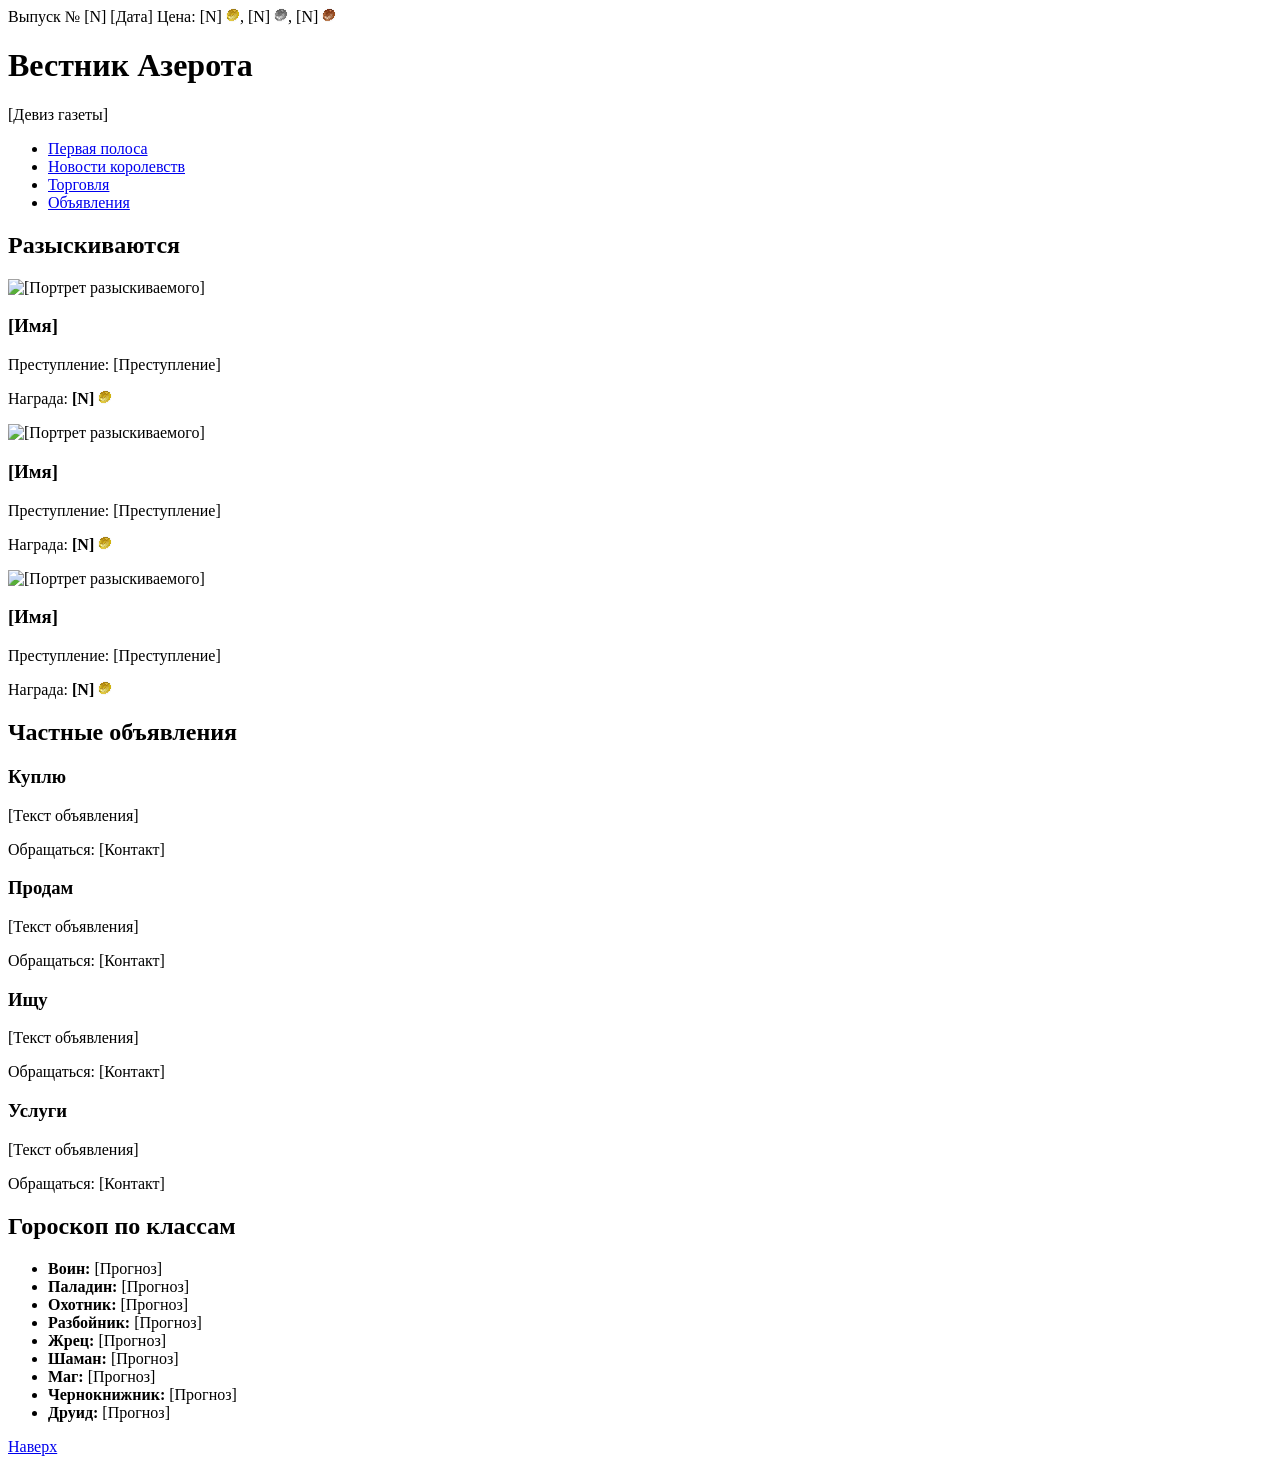
==== lab2/ads.html @ 26722584 "add ads.html" ====
<!DOCTYPE html>
<html lang="ru">
    <head>
        <meta charset="utf-8">
        <meta name="viewport" content="width=device-width, initial-scale=1">
        <title>Вестник Азерота - Объявления</title>
        <link rel="stylesheet" href="css/style.css">
    </head>
    <body>
        <header id="masthead">
            <div>
                <span>Выпуск № [N]</span>
                <span>[Дата]</span>
                <span>Цена: [N] <img src="img/Gold.webp" alt="золото">, [N] <img src="img/Silver.webp" alt="серебро">, [N] <img src="img/Copper.webp" alt="медяк"></span>
            </div>
            <h1>Вестник Азерота</h1>
            <p>[Девиз газеты]</p>
        </header>

        <nav>
            <ul>
                <li><a href="index.html">Первая полоса</a></li>
                <li><a href="news.html">Новости королевств</a></li>
                <li><a href="market.html">Торговля</a></li>
                <li><a href="ads.html" class="active">Объявления</a></li>
            </ul>
        </nav>

        <main>
            <section>
                <h2>Разыскиваются</h2>
                <article>
                    <img src="img/wanted-1.jpg" alt="[Портрет разыскиваемого]">
                    <h3>[Имя]</h3>
                    <p>Преступление: [Преступление]</p>
                    <p>Награда: <strong>[N] <img src="img/Gold.webp" alt="золото"></strong></p>
                </article>
                <article>
                    <img src="img/wanted-2.jpg" alt="[Портрет разыскиваемого]">
                    <h3>[Имя]</h3>
                    <p>Преступление: [Преступление]</p>
                    <p>Награда: <strong>[N] <img src="img/Gold.webp" alt="золото"></strong></p>
                </article>
                <article>
                    <img src="img/wanted-3.jpg" alt="[Портрет разыскиваемого]">
                    <h3>[Имя]</h3>
                    <p>Преступление: [Преступление]</p>
                    <p>Награда: <strong>[N] <img src="img/Gold.webp" alt="золото"></strong></p>
                </article>
            </section>

            <section>
                <h2>Частные объявления</h2>
                <article>
                    <h3>Куплю</h3>
                    <p>[Текст объявления]</p>
                    <p>Обращаться: <span>[Контакт]</span></p>
                </article>
                <article>
                    <h3>Продам</h3>
                    <p>[Текст объявления]</p>
                    <p>Обращаться: <span>[Контакт]</span></p>
                </article>
                <article>
                    <h3>Ищу</h3>
                    <p>[Текст объявления]</p>
                    <p>Обращаться: <span>[Контакт]</span></p>
                </article>
                <article>
                    <h3>Услуги</h3>
                    <p>[Текст объявления]</p>
                    <p>Обращаться: <span>[Контакт]</span></p>
                </article>
            </section>

            <section>
                <h2>Гороскоп по классам</h2>
                <ul>
                    <li><strong>Воин:</strong> [Прогноз]</li>
                    <li><strong>Паладин:</strong> [Прогноз]</li>
                    <li><strong>Охотник:</strong> [Прогноз]</li>
                    <li><strong>Разбойник:</strong> [Прогноз]</li>
                    <li><strong>Жрец:</strong> [Прогноз]</li>
                    <li><strong>Шаман:</strong> [Прогноз]</li>
                    <li><strong>Маг:</strong> [Прогноз]</li>
                    <li><strong>Чернокнижник:</strong> [Прогноз]</li>
                    <li><strong>Друид:</strong> [Прогноз]</li>
                </ul>
            </section>

            <a href="#masthead">Наверх</a>
        </main>
    </body>
</html>
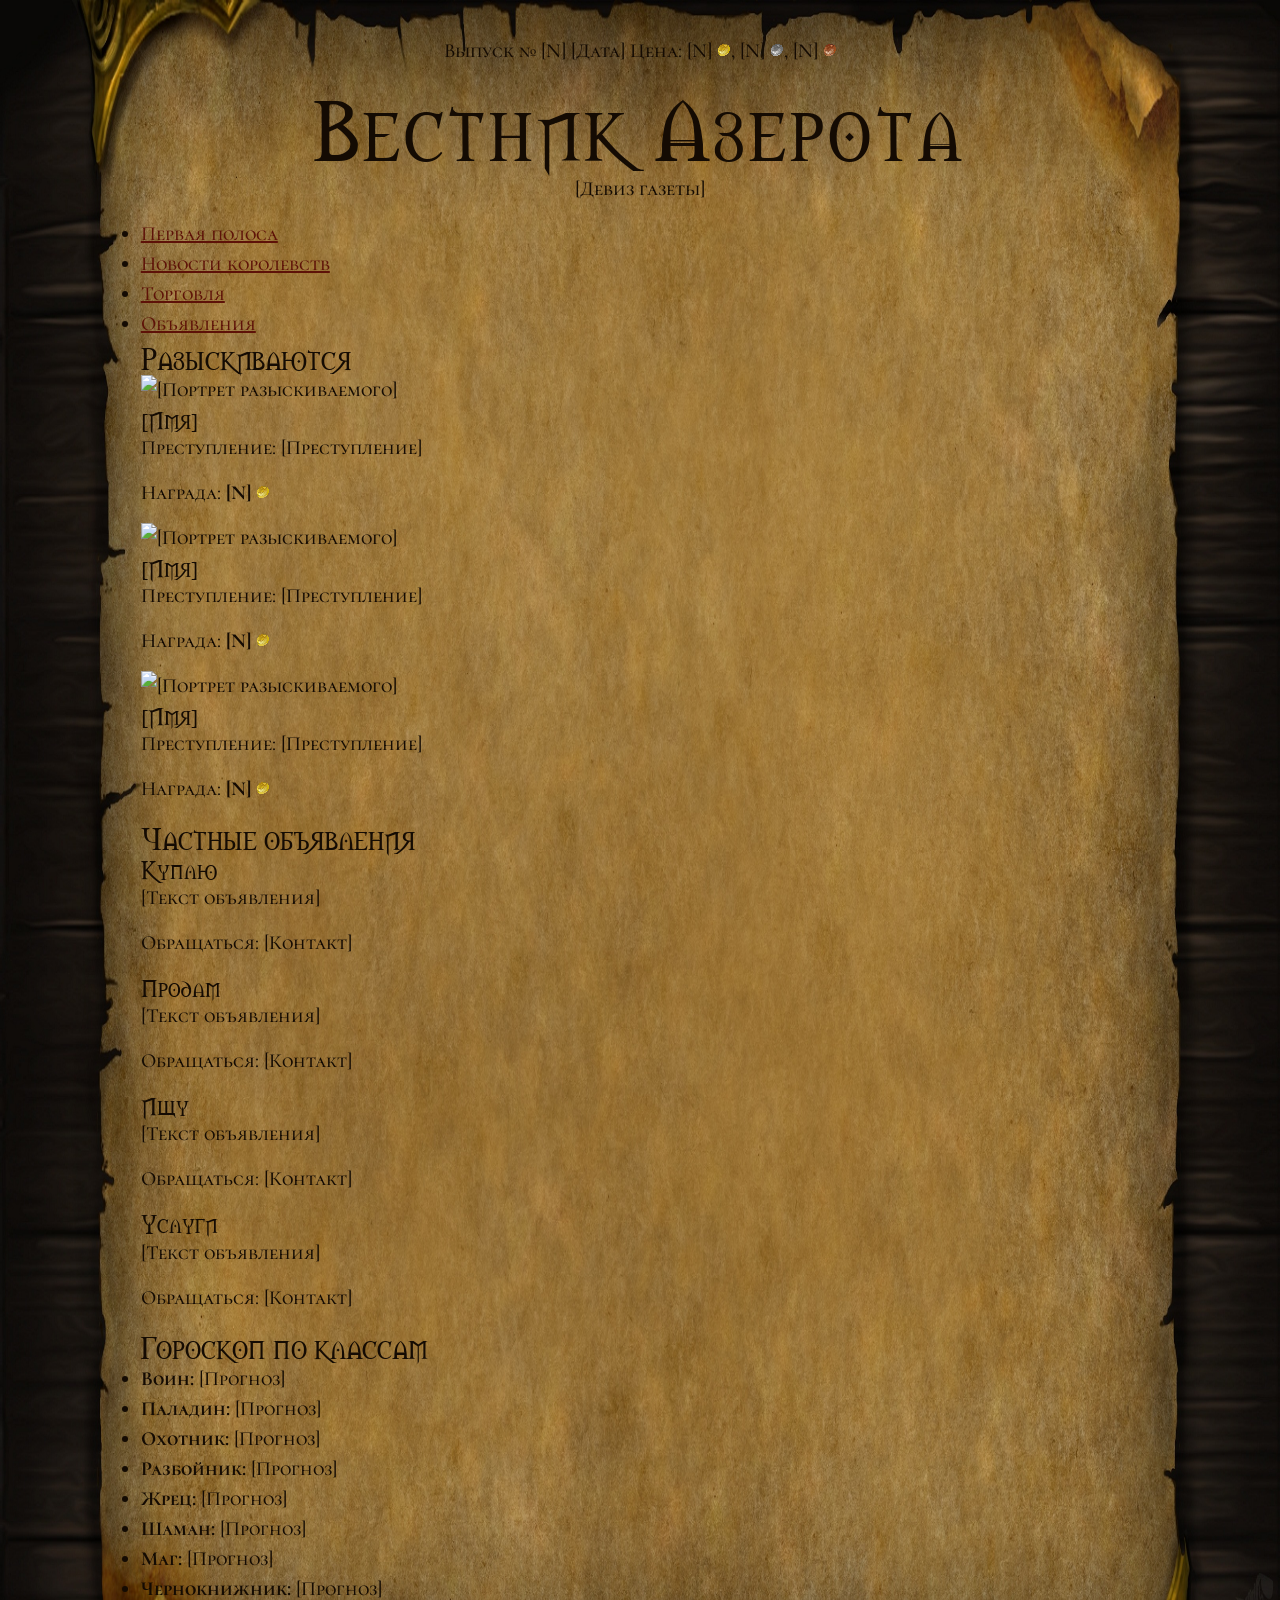
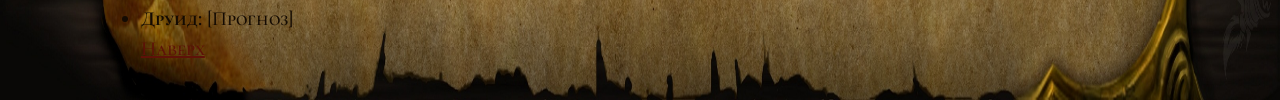
==== commit 46c6945d: "rename style.css on global.css" ====
--- a/lab2/ads.html
+++ b/lab2/ads.html
@@ -4,7 +4,7 @@
         <meta charset="utf-8">
         <meta name="viewport" content="width=device-width, initial-scale=1">
         <title>Вестник Азерота - Объявления</title>
-        <link rel="stylesheet" href="css/style.css">
+        <link rel="stylesheet" href="css/global.css">
     </head>
     <body>
         <header id="masthead">
--- a/lab2/css/global.css
+++ b/lab2/css/global.css
@@ -0,0 +1,133 @@
+@import url('fonts.css');
+@import url('index.css');
+
+:root {
+    /* Бумага и рамка */
+    --paper: #c8a96e;
+    --frame: #1e1914;
+
+    /* Текст */
+    --ink: #140b03;
+    --ink-light: #3d2a14;
+
+    /* Акценты */
+    --accent: #5e1208;
+    --gold: #6e5208;
+
+    /* Изменение цен */
+    --price-up: #1d4d1d;
+    --price-down: #6e0f0f;
+    --price-same: #3d3020;
+
+    /* Шрифты */
+    --font-title: 'Morpheus', serif;
+    --font-text: 'Cormorant SC', serif;
+}
+
+*, *::before, *::after {
+    box-sizing: border-box;
+    margin: 0;
+    padding: 0;
+}
+
+body {
+    min-height: 100vh;
+    padding: 4vh 11vw;
+
+    background-color: var(--frame);
+    background-image: url('../img/background.jpg');
+    background-size: 100% 100%;
+    background-attachment: scroll;
+
+    color: var(--ink);
+    font-family: var(--font-text);
+    font-weight: 500;
+    font-size: 20px;
+    line-height: 1.5;
+}
+
+h1, h2, h3 {
+    font-family: var(--font-title);
+    font-weight: normal;
+    line-height: 1.2;
+}
+
+p {
+    margin-bottom: 0.75em;
+}
+
+img {
+    max-width: 100%;
+}
+
+a {
+    color: var(--accent);
+}
+
+/* Шапка сайта */
+#masthead {
+    text-align: center;
+}
+
+.issue-line {
+    display: flex;
+    justify-content: space-between;
+    align-items: center;
+    flex-wrap: wrap;
+    gap: 0.5em;
+    padding: 0.2em 0.5em;
+    border-top: 3px double var(--ink);
+    border-bottom: 3px double var(--ink);
+    font-size: 0.9em;
+}
+
+.coin {
+    height: 1em;
+    width: auto;
+    vertical-align: -0.1em;
+}
+
+#masthead h1 {
+    margin-top: 0.15em;
+    font-size: 4em;
+    letter-spacing: 0.05em;
+}
+
+.motto {
+    margin-bottom: 0;
+    padding-bottom: 0.3em;
+    border-bottom: 3px double var(--ink);
+    color: var(--ink-light);
+}
+
+
+/* Навигация */
+
+.main-nav ul {
+    display: flex;
+    justify-content: center;
+    flex-wrap: wrap;
+    gap: 0.5em 2em;
+    padding: 0.4em 0;
+    border-bottom: 1px solid var(--ink);
+    list-style: none;
+}
+
+.main-nav a {
+    color: var(--ink);
+    font-weight: bold;
+    text-decoration: none;
+}
+
+.main-nav a:hover {
+    color: var(--accent);
+}
+
+.main-nav a.active {
+    color: var(--accent);
+    text-decoration: underline;
+}
+
+
+
+
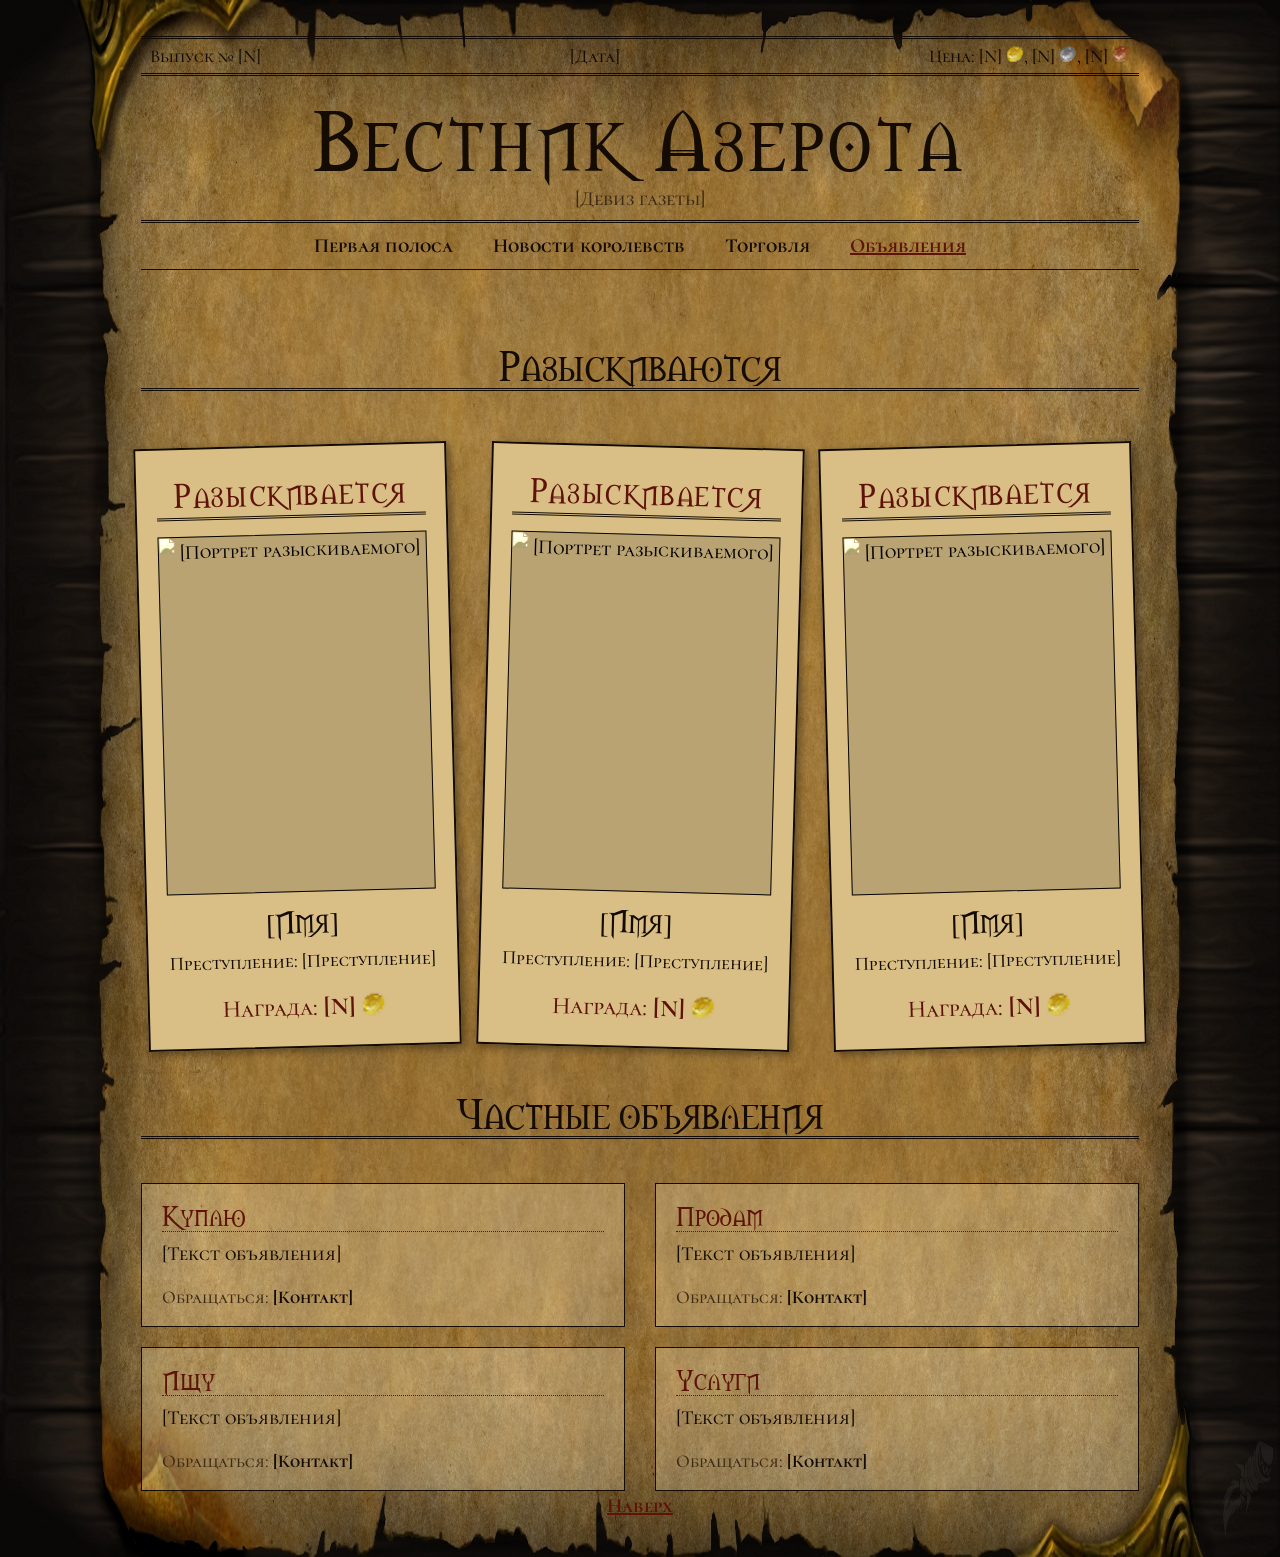
==== commit 492203a9: "add styles into ads.html" ====
--- a/lab2/ads.html
+++ b/lab2/ads.html
@@ -8,16 +8,16 @@
     </head>
     <body>
         <header id="masthead">
-            <div>
+            <div class="issue-line">
                 <span>Выпуск № [N]</span>
                 <span>[Дата]</span>
-                <span>Цена: [N] <img src="img/Gold.webp" alt="золото">, [N] <img src="img/Silver.webp" alt="серебро">, [N] <img src="img/Copper.webp" alt="медяк"></span>
+                <span>Цена: [N] <img src="img/Gold.webp" alt="золото" class="coin">, [N] <img src="img/Silver.webp" alt="серебро" class="coin">, [N] <img src="img/Copper.webp" alt="медяк" class="coin"></span>
             </div>
             <h1>Вестник Азерота</h1>
-            <p>[Девиз газеты]</p>
+            <p class="motto">[Девиз газеты]</p>
         </header>
 
-        <nav>
+        <nav class="main-nav">
             <ul>
                 <li><a href="index.html">Первая полоса</a></li>
                 <li><a href="news.html">Новости королевств</a></li>
@@ -26,69 +26,54 @@
             </ul>
         </nav>
 
-        <main>
-            <section>
-                <h2>Разыскиваются</h2>
-                <article>
-                    <img src="img/wanted-1.jpg" alt="[Портрет разыскиваемого]">
+        <main class="ads-page">
+            <section class="wanted">
+                <h2 class="section-title">Разыскиваются</h2>
+                <article class="wanted-poster">
+                    <img src="img/wanted-1.jpg" alt="[Портрет разыскиваемого]" class="wanted-portrait">
                     <h3>[Имя]</h3>
-                    <p>Преступление: [Преступление]</p>
-                    <p>Награда: <strong>[N] <img src="img/Gold.webp" alt="золото"></strong></p>
+                    <p class="crime">Преступление: [Преступление]</p>
+                    <p class="reward">Награда: <strong>[N] <img src="img/Gold.webp" alt="золото" class="coin"></strong></p>
                 </article>
-                <article>
-                    <img src="img/wanted-2.jpg" alt="[Портрет разыскиваемого]">
+                <article class="wanted-poster">
+                    <img src="img/wanted-2.jpg" alt="[Портрет разыскиваемого]" class="wanted-portrait">
                     <h3>[Имя]</h3>
-                    <p>Преступление: [Преступление]</p>
-                    <p>Награда: <strong>[N] <img src="img/Gold.webp" alt="золото"></strong></p>
+                    <p class="crime">Преступление: [Преступление]</p>
+                    <p class="reward">Награда: <strong>[N] <img src="img/Gold.webp" alt="золото" class="coin"></strong></p>
                 </article>
-                <article>
-                    <img src="img/wanted-3.jpg" alt="[Портрет разыскиваемого]">
+                <article class="wanted-poster">
+                    <img src="img/wanted-3.jpg" alt="[Портрет разыскиваемого]" class="wanted-portrait">
                     <h3>[Имя]</h3>
-                    <p>Преступление: [Преступление]</p>
-                    <p>Награда: <strong>[N] <img src="img/Gold.webp" alt="золото"></strong></p>
+                    <p class="crime">Преступление: [Преступление]</p>
+                    <p class="reward">Награда: <strong>[N] <img src="img/Gold.webp" alt="золото" class="coin"></strong></p>
                 </article>
             </section>
 
-            <section>
-                <h2>Частные объявления</h2>
-                <article>
+            <section class="classifieds">
+                <h2 class="section-title">Частные объявления</h2>
+                <article class="ad-card">
                     <h3>Куплю</h3>
                     <p>[Текст объявления]</p>
-                    <p>Обращаться: <span>[Контакт]</span></p>
+                    <p class="contact">Обращаться: <span>[Контакт]</span></p>
                 </article>
-                <article>
+                <article class="ad-card">
                     <h3>Продам</h3>
                     <p>[Текст объявления]</p>
-                    <p>Обращаться: <span>[Контакт]</span></p>
+                    <p class="contact">Обращаться: <span>[Контакт]</span></p>
                 </article>
-                <article>
+                <article class="ad-card">
                     <h3>Ищу</h3>
                     <p>[Текст объявления]</p>
-                    <p>Обращаться: <span>[Контакт]</span></p>
+                    <p class="contact">Обращаться: <span>[Контакт]</span></p>
                 </article>
-                <article>
+                <article class="ad-card">
                     <h3>Услуги</h3>
                     <p>[Текст объявления]</p>
-                    <p>Обращаться: <span>[Контакт]</span></p>
+                    <p class="contact">Обращаться: <span>[Контакт]</span></p>
                 </article>
             </section>
 
-            <section>
-                <h2>Гороскоп по классам</h2>
-                <ul>
-                    <li><strong>Воин:</strong> [Прогноз]</li>
-                    <li><strong>Паладин:</strong> [Прогноз]</li>
-                    <li><strong>Охотник:</strong> [Прогноз]</li>
-                    <li><strong>Разбойник:</strong> [Прогноз]</li>
-                    <li><strong>Жрец:</strong> [Прогноз]</li>
-                    <li><strong>Шаман:</strong> [Прогноз]</li>
-                    <li><strong>Маг:</strong> [Прогноз]</li>
-                    <li><strong>Чернокнижник:</strong> [Прогноз]</li>
-                    <li><strong>Друид:</strong> [Прогноз]</li>
-                </ul>
-            </section>
-
-            <a href="#masthead">Наверх</a>
+            <a href="#masthead" class="to-top">Наверх</a>
         </main>
     </body>
 </html>
--- a/lab2/css/global.css
+++ b/lab2/css/global.css
@@ -1,5 +1,8 @@
 @import url('fonts.css');
 @import url('index.css');
+@import url('news.css');
+@import url('market.css');
+@import url('ads.css');
 
 :root {
     /* Бумага и рамка */
@@ -53,7 +56,7 @@
 }
 
 p {
-    margin-bottom: 0.75em;
+    margin-bottom: 0.75em; /* parent*0.75 */
 }
 
 img {
@@ -64,7 +67,7 @@
     color: var(--accent);
 }
 
-/* Шапка сайта */
+/* Шапка */
 #masthead {
     text-align: center;
 }
@@ -93,7 +96,8 @@
     letter-spacing: 0.05em;
 }
 
-.motto {
+/* девиз */
+.motto { 
     margin-bottom: 0;
     padding-bottom: 0.3em;
     border-bottom: 3px double var(--ink);
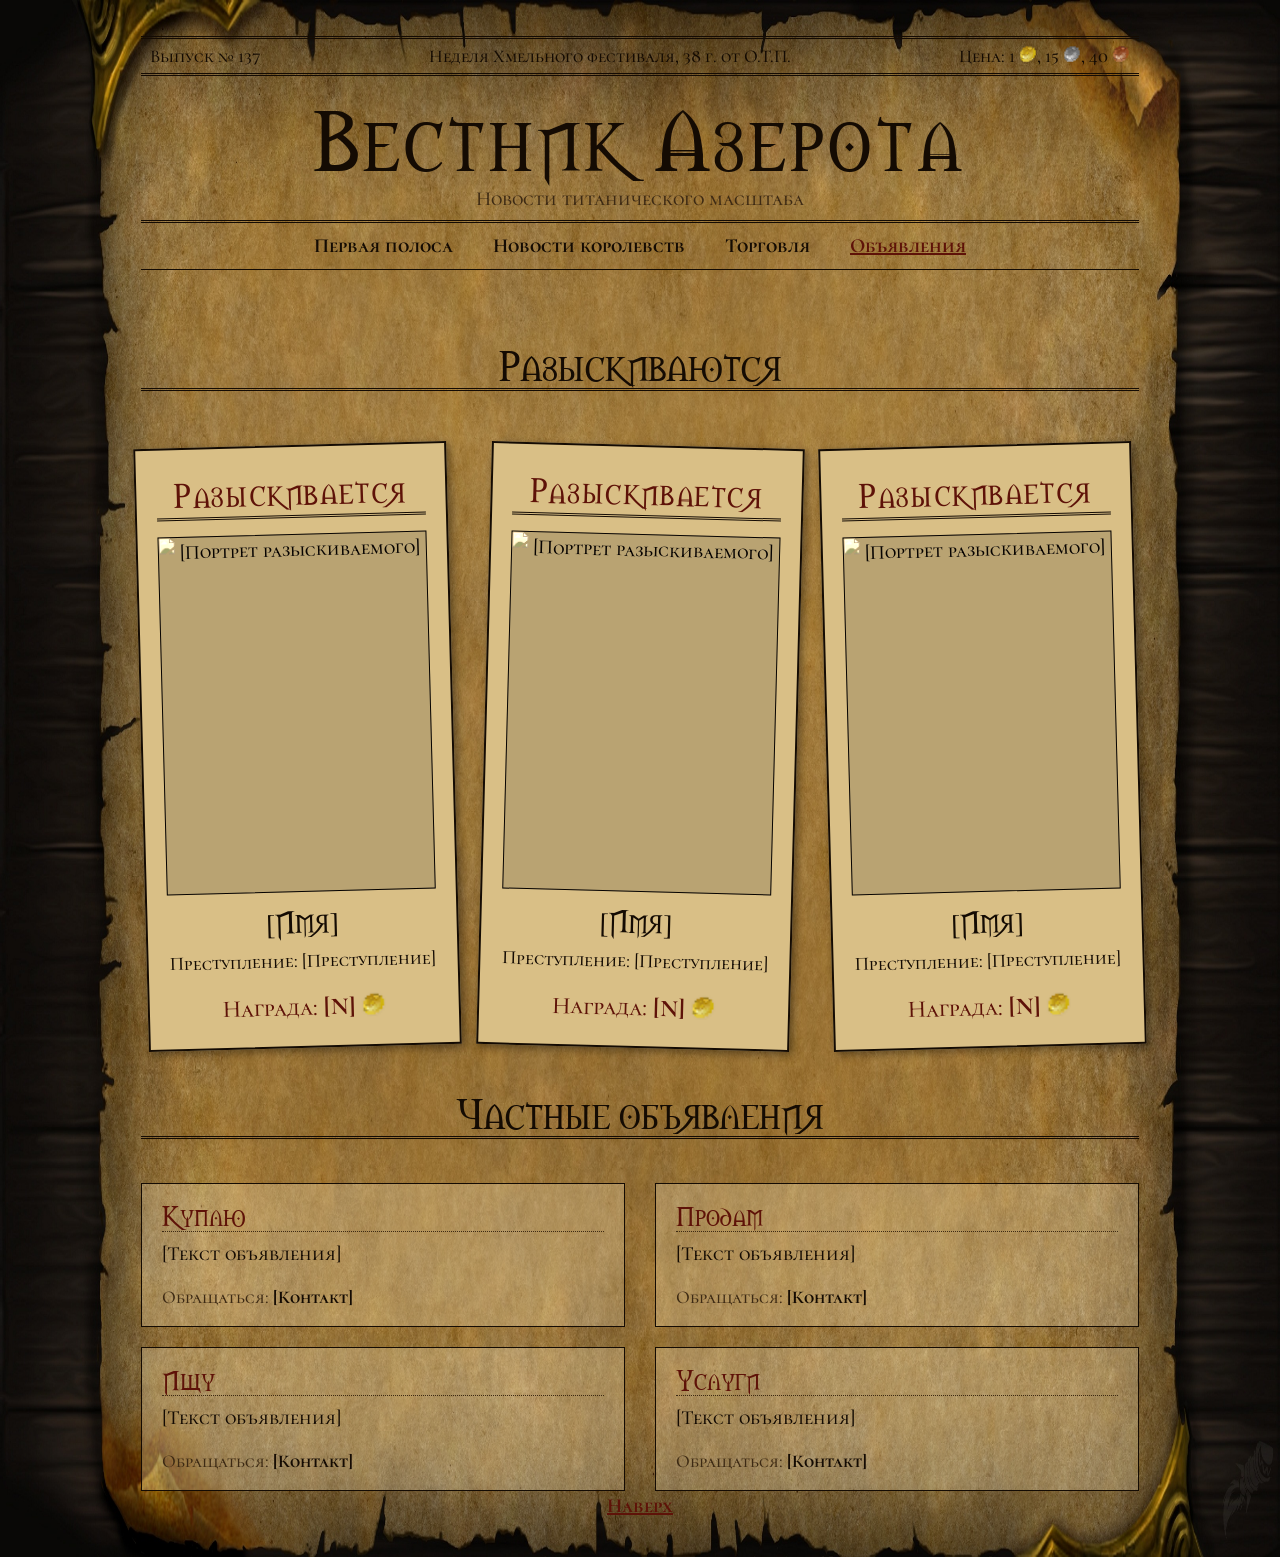
==== commit a0208542: "update head" ====
--- a/lab2/ads.html
+++ b/lab2/ads.html
@@ -9,12 +9,12 @@
     <body>
         <header id="masthead">
             <div class="issue-line">
-                <span>Выпуск № [N]</span>
-                <span>[Дата]</span>
-                <span>Цена: [N] <img src="img/Gold.webp" alt="золото" class="coin">, [N] <img src="img/Silver.webp" alt="серебро" class="coin">, [N] <img src="img/Copper.webp" alt="медяк" class="coin"></span>
+                <span>Выпуск № 137</span>
+                <span>Неделя Хмельного фестиваля, 38 г. от О.Т.П.</span>
+                <span>Цена: 1 <img src="img/Gold.webp" alt="золото" class="coin">, 15 <img src="img/Silver.webp" alt="серебро" class="coin">, 40 <img src="img/Copper.webp" alt="медяк" class="coin"></span>
             </div>
             <h1>Вестник Азерота</h1>
-            <p class="motto">[Девиз газеты]</p>
+            <p class="motto">Новости титанического масштаба</p>
         </header>
 
         <nav class="main-nav">
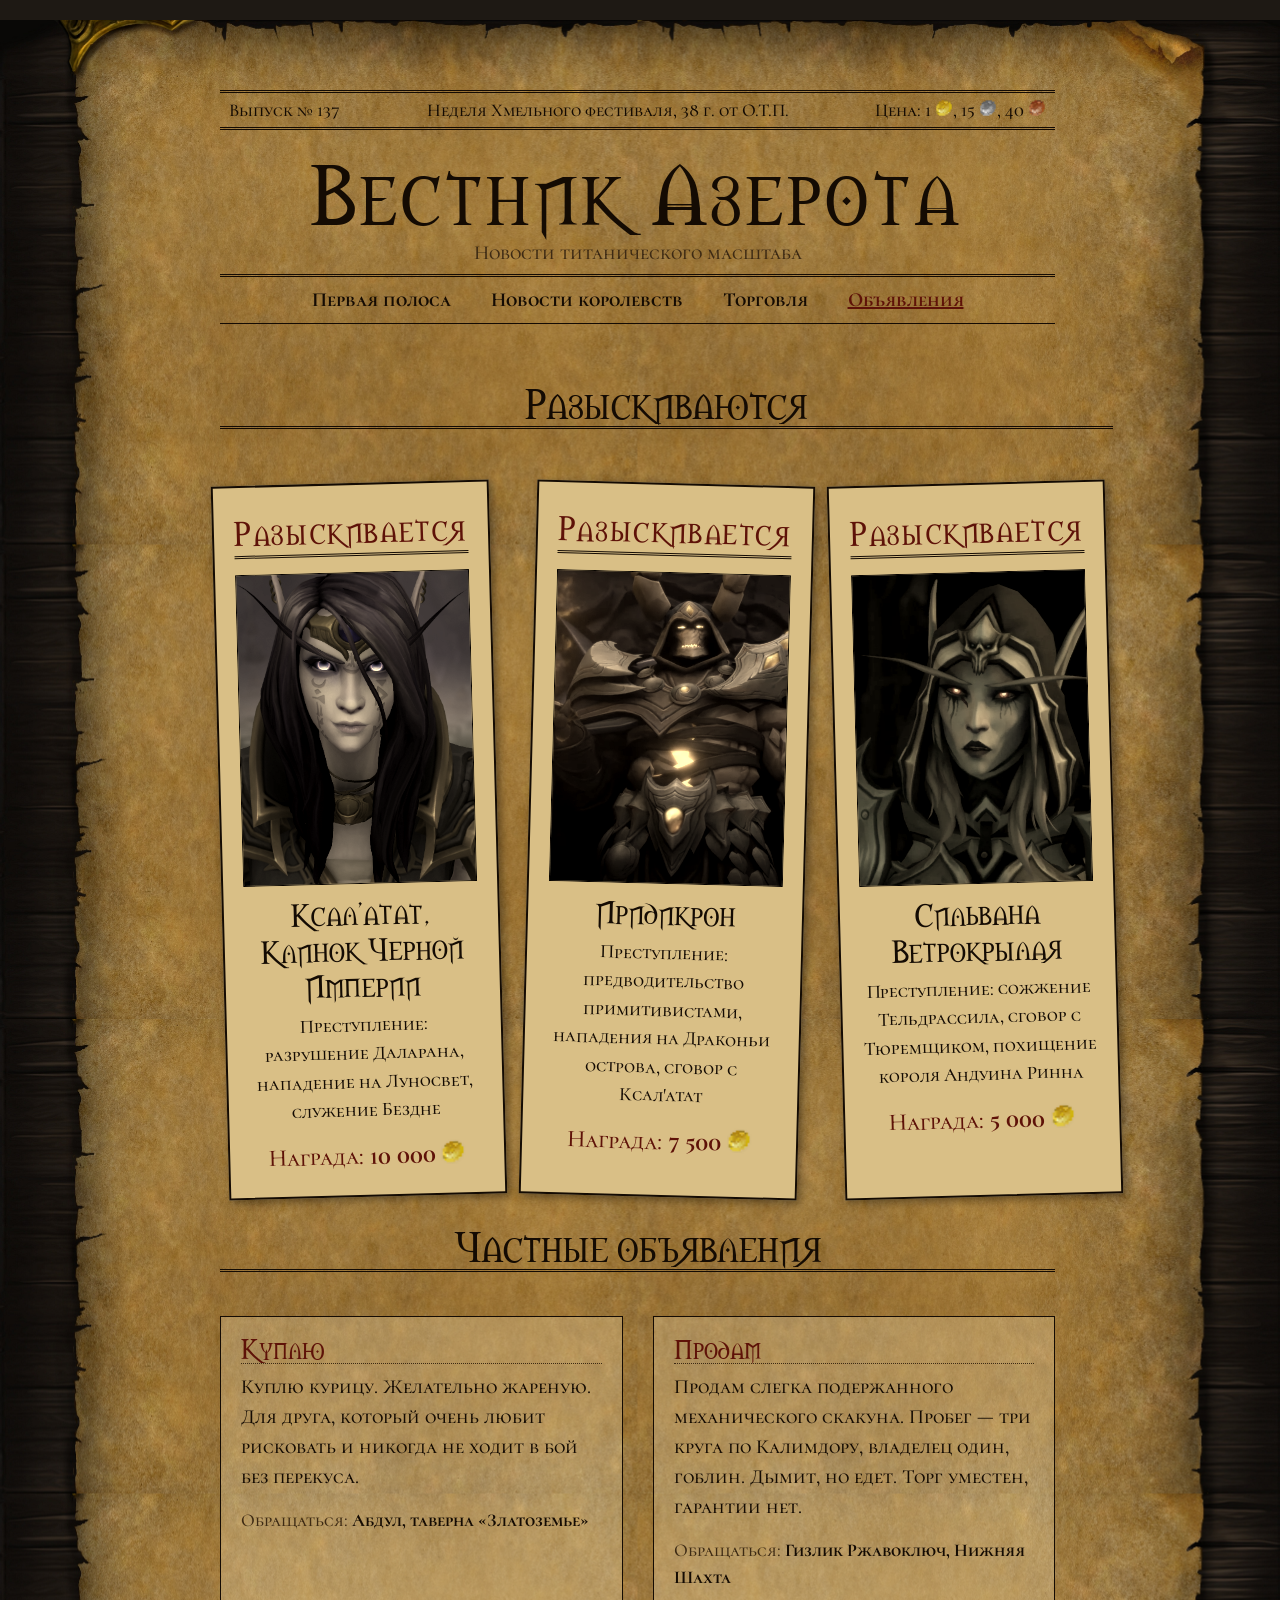
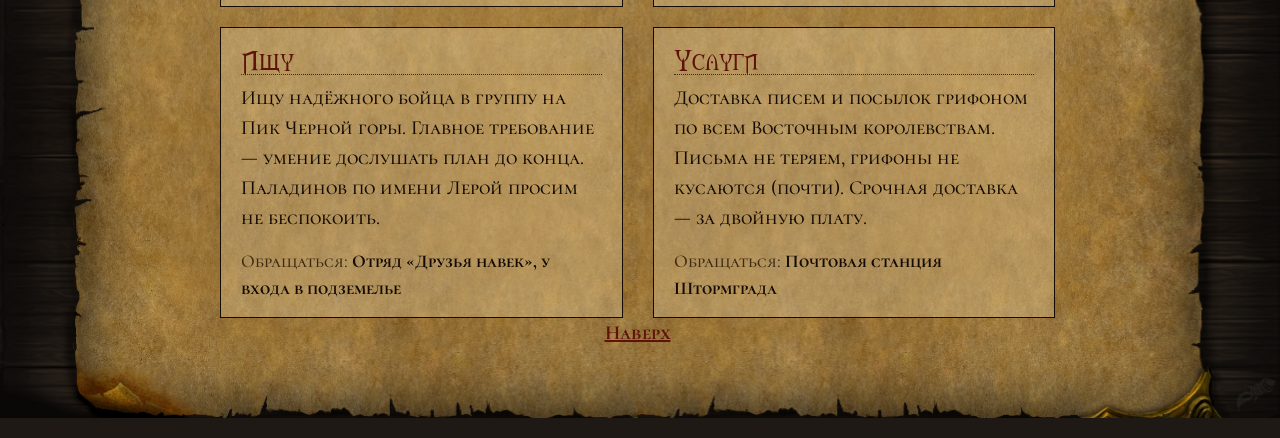
==== commit e6b622c4: "fill ads.html" ====
--- a/lab2/ads.html
+++ b/lab2/ads.html
@@ -30,22 +30,22 @@
             <section class="wanted">
                 <h2 class="section-title">Разыскиваются</h2>
                 <article class="wanted-poster">
-                    <img src="img/wanted-1.jpg" alt="[Портрет разыскиваемого]" class="wanted-portrait">
-                    <h3>[Имя]</h3>
-                    <p class="crime">Преступление: [Преступление]</p>
-                    <p class="reward">Награда: <strong>[N] <img src="img/Gold.webp" alt="золото" class="coin"></strong></p>
+                    <img src="img/wanted-1.jpg" alt="Портрет Ксал'атат" class="wanted-portrait">
+                    <h3>Ксал'атат, Клинок Черной Империи</h3>
+                    <p class="crime">Преступление: разрушение Даларана, нападение на Луносвет, служение Бездне</p>
+                    <p class="reward">Награда: <strong>10&nbsp;000 <img src="img/Gold.webp" alt="золото" class="coin"></strong></p>
                 </article>
                 <article class="wanted-poster">
-                    <img src="img/wanted-2.jpg" alt="[Портрет разыскиваемого]" class="wanted-portrait">
-                    <h3>[Имя]</h3>
-                    <p class="crime">Преступление: [Преступление]</p>
-                    <p class="reward">Награда: <strong>[N] <img src="img/Gold.webp" alt="золото" class="coin"></strong></p>
+                    <img src="img/wanted-2.jpg" alt="Портрет Иридикрона" class="wanted-portrait">
+                    <h3>Иридикрон</h3>
+                    <p class="crime">Преступление: предводительство примитивистами, нападения на Драконьи острова, сговор с Ксал'атат</p>
+                    <p class="reward">Награда: <strong>7&nbsp;500 <img src="img/Gold.webp" alt="золото" class="coin"></strong></p>
                 </article>
                 <article class="wanted-poster">
-                    <img src="img/wanted-3.jpg" alt="[Портрет разыскиваемого]" class="wanted-portrait">
-                    <h3>[Имя]</h3>
-                    <p class="crime">Преступление: [Преступление]</p>
-                    <p class="reward">Награда: <strong>[N] <img src="img/Gold.webp" alt="золото" class="coin"></strong></p>
+                    <img src="img/wanted-3.jpg" alt="Портрет Сильваны Ветрокрылой" class="wanted-portrait">
+                    <h3>Сильвана Ветрокрылая</h3>
+                    <p class="crime">Преступление: сожжение Тельдрассила, сговор с Тюремщиком, похищение короля Андуина Ринна</p>
+                    <p class="reward">Награда: <strong>5&nbsp;000 <img src="img/Gold.webp" alt="золото" class="coin"></strong></p>
                 </article>
             </section>
 
@@ -53,23 +53,23 @@
                 <h2 class="section-title">Частные объявления</h2>
                 <article class="ad-card">
                     <h3>Куплю</h3>
-                    <p>[Текст объявления]</p>
-                    <p class="contact">Обращаться: <span>[Контакт]</span></p>
+                    <p>Куплю курицу. Желательно жареную. Для друга, который очень любит рисковать и никогда не ходит в бой без перекуса.</p>
+                    <p class="contact">Обращаться: <span>Абдул, таверна «Златоземье»</span></p>
                 </article>
                 <article class="ad-card">
                     <h3>Продам</h3>
-                    <p>[Текст объявления]</p>
-                    <p class="contact">Обращаться: <span>[Контакт]</span></p>
+                    <p>Продам слегка подержанного механического скакуна. Пробег — три круга по Калимдору, владелец один, гоблин. Дымит, но едет. Торг уместен, гарантии нет.</p>
+                    <p class="contact">Обращаться: <span>Гизлик Ржавоключ, Нижняя Шахта</span></p>
                 </article>
                 <article class="ad-card">
                     <h3>Ищу</h3>
-                    <p>[Текст объявления]</p>
-                    <p class="contact">Обращаться: <span>[Контакт]</span></p>
+                    <p>Ищу надёжного бойца в группу на Пик Черной горы. Главное требование — умение дослушать план до конца. Паладинов по имени Лерой просим не беспокоить.</p>
+                    <p class="contact">Обращаться: <span>Отряд «Друзья навек», у входа в подземелье</span></p>
                 </article>
                 <article class="ad-card">
                     <h3>Услуги</h3>
-                    <p>[Текст объявления]</p>
-                    <p class="contact">Обращаться: <span>[Контакт]</span></p>
+                    <p>Доставка писем и посылок грифоном по всем Восточным королевствам. Письма не теряем, грифоны не кусаются (почти). Срочная доставка — за двойную плату.</p>
+                    <p class="contact">Обращаться: <span>Почтовая станция Штормграда</span></p>
                 </article>
             </section>
 
--- a/lab2/css/global.css
+++ b/lab2/css/global.css
@@ -33,14 +33,24 @@
     padding: 0;
 }
 
+/* Тёмное дерево вокруг листа */
+html {
+    background-color: var(--frame);
+}
+
+/* Лист пергамента: картинка режется на 9 частей через border-image.
+   Углы с золотыми уголками не растягиваются, края и середина повторяются */
 body {
-    min-height: 100vh;
-    padding: 4vh 11vw;
+    max-width: 1500px;
+    min-height: calc(100vh - 2em);
+    margin: 1em auto;
+    padding: 1em 1.5em; /* отступ текста от рваного края */
 
-    background-color: var(--frame);
-    background-image: url('../img/background.jpg');
-    background-size: 100% 100%;
-    background-attachment: scroll;
+    border-style: solid;
+    border-width: 50px 195px 50px 190px; /* верх право низ лево, px исходника */
+    border-image-source: url('../img/background.jpg');
+    border-image-slice: 170 650 170 640 fill; /* верх право низ лево, px исходника */
+    border-image-repeat: round;
 
     color: var(--ink);
     font-family: var(--font-text);
